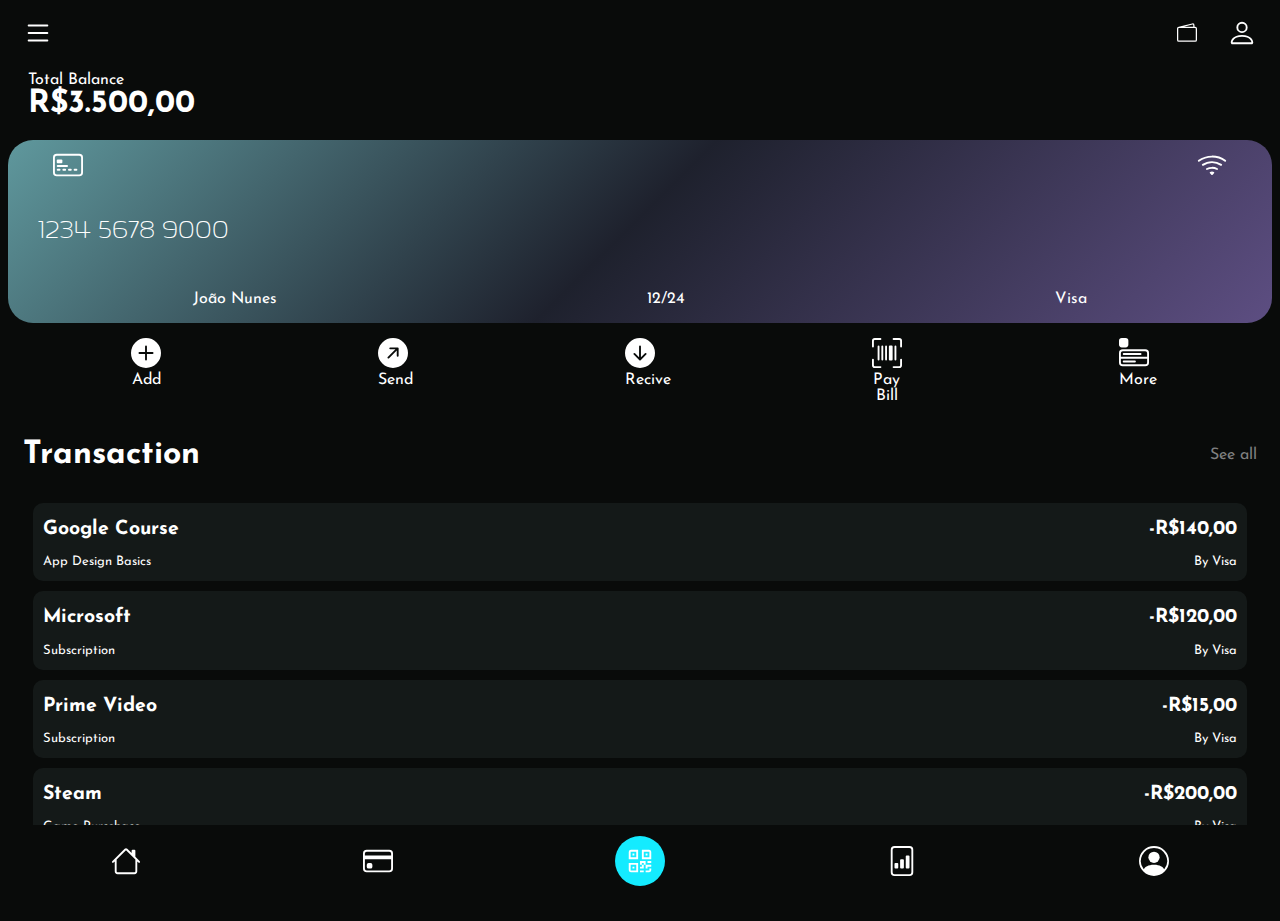
==== index.html @ 9195dcca "app 1.0" ====
<!DOCTYPE html>
<html lang="en">
  <head>
    <meta charset="UTF-8" />
    <meta http-equiv="X-UA-Compatible" content="IE=edge" />
    <meta name="viewport" content="width=device-width, initial-scale=1.0" />
    <link rel="stylesheet" href="style.css" />
    <style>
      @import url("https://fonts.googleapis.com/css2?family=Gruppo&family=Josefin+Sans:wght@400;700&display=swap");
    </style>
    <title>Digital Bank</title>
  </head>
  <body>
    <div class="navbar">
      <div class="left-menu">
        <div class="menu-item">
          <div id="menuBar">
            <svg
              xmlns="http://www.w3.org/2000/svg"
              fill="currentColor"
              class="bi bi-list"
              viewBox="0 0 16 16"
            >
              <path
                fill-rule="evenodd"
                d="M2.5 12a.5.5 0 0 1 .5-.5h10a.5.5 0 0 1 0 1H3a.5.5 0 0 1-.5-.5zm0-4a.5.5 0 0 1 .5-.5h10a.5.5 0 0 1 0 1H3a.5.5 0 0 1-.5-.5zm0-4a.5.5 0 0 1 .5-.5h10a.5.5 0 0 1 0 1H3a.5.5 0 0 1-.5-.5z"
              />
            </svg>
          </div>
        </div>
      </div>
      <div class="right-menu">
        <div class="menu-item">
          <div id="wallet">
            <svg
              xmlns="http://www.w3.org/2000/svg"
              style="width: 20px"
              fill="currentColor"
              class="bi bi-wallet2"
              viewBox="0 0 16 16"
            >
              <path
                d="M12.136.326A1.5 1.5 0 0 1 14 1.78V3h.5A1.5 1.5 0 0 1 16 4.5v9a1.5 1.5 0 0 1-1.5 1.5h-13A1.5 1.5 0 0 1 0 13.5v-9a1.5 1.5 0 0 1 1.432-1.499L12.136.326zM5.562 3H13V1.78a.5.5 0 0 0-.621-.484L5.562 3zM1.5 4a.5.5 0 0 0-.5.5v9a.5.5 0 0 0 .5.5h13a.5.5 0 0 0 .5-.5v-9a.5.5 0 0 0-.5-.5h-13z"
              />
            </svg>
          </div>
        </div>
        <div class="menu-item">
          <div id="profilePhoto">
            <svg
              xmlns="http://www.w3.org/2000/svg"
              fill="currentColor"
              class="bi bi-person"
              viewBox="0 0 16 16"
            >
              <path
                d="M8 8a3 3 0 1 0 0-6 3 3 0 0 0 0 6Zm2-3a2 2 0 1 1-4 0 2 2 0 0 1 4 0Zm4 8c0 1-1 1-1 1H3s-1 0-1-1 1-4 6-4 6 3 6 4Zm-1-.004c-.001-.246-.154-.986-.832-1.664C11.516 10.68 10.289 10 8 10c-2.29 0-3.516.68-4.168 1.332-.678.678-.83 1.418-.832 1.664h10Z"
              />
            </svg>
          </div>
        </div>
      </div>
    </div>

    <div class="container">
      <div class="balance">
        <p>Total Balance</p>
        <p id="accBalance">R$3.500,00</p>
      </div>

      <div class="credit-card">
        <div class="cc-preview">
          <div
            class="cc-item"
            style="justify-content: space-between; margin: 0px 30px 0px 30px"
          >
            <svg
              xmlns="http://www.w3.org/2000/svg"
              width="30"
              height="30"
              fill="currentColor"
              class="bi bi-credit-card-2-front"
              viewBox="0 0 16 16"
            >
              <path
                d="M14 3a1 1 0 0 1 1 1v8a1 1 0 0 1-1 1H2a1 1 0 0 1-1-1V4a1 1 0 0 1 1-1h12zM2 2a2 2 0 0 0-2 2v8a2 2 0 0 0 2 2h12a2 2 0 0 0 2-2V4a2 2 0 0 0-2-2H2z"
              />
              <path
                d="M2 5.5a.5.5 0 0 1 .5-.5h2a.5.5 0 0 1 .5.5v1a.5.5 0 0 1-.5.5h-2a.5.5 0 0 1-.5-.5v-1zm0 3a.5.5 0 0 1 .5-.5h5a.5.5 0 0 1 0 1h-5a.5.5 0 0 1-.5-.5zm0 2a.5.5 0 0 1 .5-.5h1a.5.5 0 0 1 0 1h-1a.5.5 0 0 1-.5-.5zm3 0a.5.5 0 0 1 .5-.5h1a.5.5 0 0 1 0 1h-1a.5.5 0 0 1-.5-.5zm3 0a.5.5 0 0 1 .5-.5h1a.5.5 0 0 1 0 1h-1a.5.5 0 0 1-.5-.5zm3 0a.5.5 0 0 1 .5-.5h1a.5.5 0 0 1 0 1h-1a.5.5 0 0 1-.5-.5z"
              />
            </svg>
            <svg
              xmlns="http://www.w3.org/2000/svg"
              width="30"
              height="30"
              fill="currentColor"
              class="bi bi-wifi"
              viewBox="0 0 16 16"
            >
              <path
                d="M15.384 6.115a.485.485 0 0 0-.047-.736A12.444 12.444 0 0 0 8 3C5.259 3 2.723 3.882.663 5.379a.485.485 0 0 0-.048.736.518.518 0 0 0 .668.05A11.448 11.448 0 0 1 8 4c2.507 0 4.827.802 6.716 2.164.205.148.49.13.668-.049z"
              />
              <path
                d="M13.229 8.271a.482.482 0 0 0-.063-.745A9.455 9.455 0 0 0 8 6c-1.905 0-3.68.56-5.166 1.526a.48.48 0 0 0-.063.745.525.525 0 0 0 .652.065A8.46 8.46 0 0 1 8 7a8.46 8.46 0 0 1 4.576 1.336c.206.132.48.108.653-.065zm-2.183 2.183c.226-.226.185-.605-.1-.75A6.473 6.473 0 0 0 8 9c-1.06 0-2.062.254-2.946.704-.285.145-.326.524-.1.75l.015.015c.16.16.407.19.611.09A5.478 5.478 0 0 1 8 10c.868 0 1.69.201 2.42.56.203.1.45.07.61-.091l.016-.015zM9.06 12.44c.196-.196.198-.52-.04-.66A1.99 1.99 0 0 0 8 11.5a1.99 1.99 0 0 0-1.02.28c-.238.14-.236.464-.04.66l.706.706a.5.5 0 0 0 .707 0l.707-.707z"
              />
            </svg>
          </div>
          <div class="cc-item" style="justify-content: start">
            <p id="ccNumber">1234 5678 9000</p>
          </div>
          <div class="cc-item">
            <p id="userName">João Nunes</p>
            <p id="ccValidate">12/24</p>
            <p id="ccFlag">Visa</p>
          </div>
        </div>
      </div>

      <div class="user-options">
        <div class="up-item">
          <svg
            xmlns="http://www.w3.org/2000/svg"
            fill="currentColor"
            class="bi bi-plus-circle-fill"
            viewBox="0 0 16 16"
          >
            <path
              d="M16 8A8 8 0 1 1 0 8a8 8 0 0 1 16 0zM8.5 4.5a.5.5 0 0 0-1 0v3h-3a.5.5 0 0 0 0 1h3v3a.5.5 0 0 0 1 0v-3h3a.5.5 0 0 0 0-1h-3v-3z"
            />
          </svg>
          <p>Add</p>
        </div>
        <div class="up-item">
          <svg
            xmlns="http://www.w3.org/2000/svg"
            fill="currentColor"
            class="bi bi-arrow-up-right-circle-fill"
            viewBox="0 0 16 16"
          >
            <path
              d="M0 8a8 8 0 1 0 16 0A8 8 0 0 0 0 8zm5.904 2.803a.5.5 0 1 1-.707-.707L9.293 6H6.525a.5.5 0 1 1 0-1H10.5a.5.5 0 0 1 .5.5v3.975a.5.5 0 0 1-1 0V6.707l-4.096 4.096z"
            />
          </svg>
          <p>Send</p>
        </div>
        <div class="up-item">
          <svg
            xmlns="http://www.w3.org/2000/svg"
            fill="currentColor"
            class="bi bi-arrow-down-circle-fill"
            viewBox="0 0 16 16"
          >
            <path
              d="M16 8A8 8 0 1 1 0 8a8 8 0 0 1 16 0zM8.5 4.5a.5.5 0 0 0-1 0v5.793L5.354 8.146a.5.5 0 1 0-.708.708l3 3a.5.5 0 0 0 .708 0l3-3a.5.5 0 0 0-.708-.708L8.5 10.293V4.5z"
            />
          </svg>
          <p>Recive</p>
        </div>
        <div class="up-item">
          <svg
            xmlns="http://www.w3.org/2000/svg"
            fill="currentColor"
            class="bi bi-upc-scan"
            viewBox="0 0 16 16"
          >
            <path
              d="M1.5 1a.5.5 0 0 0-.5.5v3a.5.5 0 0 1-1 0v-3A1.5 1.5 0 0 1 1.5 0h3a.5.5 0 0 1 0 1h-3zM11 .5a.5.5 0 0 1 .5-.5h3A1.5 1.5 0 0 1 16 1.5v3a.5.5 0 0 1-1 0v-3a.5.5 0 0 0-.5-.5h-3a.5.5 0 0 1-.5-.5zM.5 11a.5.5 0 0 1 .5.5v3a.5.5 0 0 0 .5.5h3a.5.5 0 0 1 0 1h-3A1.5 1.5 0 0 1 0 14.5v-3a.5.5 0 0 1 .5-.5zm15 0a.5.5 0 0 1 .5.5v3a1.5 1.5 0 0 1-1.5 1.5h-3a.5.5 0 0 1 0-1h3a.5.5 0 0 0 .5-.5v-3a.5.5 0 0 1 .5-.5zM3 4.5a.5.5 0 0 1 1 0v7a.5.5 0 0 1-1 0v-7zm2 0a.5.5 0 0 1 1 0v7a.5.5 0 0 1-1 0v-7zm2 0a.5.5 0 0 1 1 0v7a.5.5 0 0 1-1 0v-7zm2 0a.5.5 0 0 1 .5-.5h1a.5.5 0 0 1 .5.5v7a.5.5 0 0 1-.5.5h-1a.5.5 0 0 1-.5-.5v-7zm3 0a.5.5 0 0 1 1 0v7a.5.5 0 0 1-1 0v-7z"
            />
          </svg>
          <p>Pay Bill</p>
        </div>
        <div class="up-item">
          <svg
            xmlns="http://www.w3.org/2000/svg"
            fill="currentColor"
            class="bi bi-menu-app-fill"
            viewBox="0 0 16 16"
          >
            <path
              d="M0 1.5A1.5 1.5 0 0 1 1.5 0h2A1.5 1.5 0 0 1 5 1.5v2A1.5 1.5 0 0 1 3.5 5h-2A1.5 1.5 0 0 1 0 3.5v-2zM0 8a2 2 0 0 1 2-2h12a2 2 0 0 1 2 2v5a2 2 0 0 1-2 2H2a2 2 0 0 1-2-2V8zm1 3v2a1 1 0 0 0 1 1h12a1 1 0 0 0 1-1v-2H1zm14-1V8a1 1 0 0 0-1-1H2a1 1 0 0 0-1 1v2h14zM2 8.5a.5.5 0 0 1 .5-.5h9a.5.5 0 0 1 0 1h-9a.5.5 0 0 1-.5-.5zm0 4a.5.5 0 0 1 .5-.5h6a.5.5 0 0 1 0 1h-6a.5.5 0 0 1-.5-.5z"
            />
          </svg>
          <p>More</p>
        </div>
      </div>

      <div class="transaction">
        <div class="tr-title">
          <div class="tr-options">
            <h1>Transaction</h1>
          </div>
          <div class="tr-options">
            <a href="seeAll/" id="trSeeAll">See all</a>
          </div>
        </div>

        <!-- Transações -->
        <div class="tr-list">
          <div class="tr-item">
              <div class="tr-desc">
                <h2>Google Course</h2>
                <p>App Design Basics</p>
              </div>
              <div class="tr-info">
                <h2>-R$140,00</h2>
                <p>By Visa</p>
              </div>
          </div>
          <div class="tr-item">
              <div class="tr-desc">
                <h2>Microsoft</h2>
                <p>Subscription</p>
              </div>
              <div class="tr-info">
                <h2>-R$120,00</h2>
                <p>By Visa</p>
              </div>
          </div>
          <div class="tr-item">
              <div class="tr-desc">
                <h2>Prime Video</h2>
                <p>Subscription</p>
              </div>
              <div class="tr-info">
                <h2>-R$15,00</h2>
                <p>By Visa</p>
              </div>
          </div>
          <div class="tr-item">
              <div class="tr-desc">
                <h2>Steam</h2>
                <p>Game Purschase</p>
              </div>
              <div class="tr-info">
                <h2>-R$200,00</h2>
                <p>By Visa</p>
              </div>
          </div>
        </div>
      </div>

      <div class="footer-options">
        <div class="footer-item">
            <svg xmlns="http://www.w3.org/2000/svg" fill="currentColor" class="bi bi-house" viewBox="0 0 16 16">
                <path d="M8.707 1.5a1 1 0 0 0-1.414 0L.646 8.146a.5.5 0 0 0 .708.708L2 8.207V13.5A1.5 1.5 0 0 0 3.5 15h9a1.5 1.5 0 0 0 1.5-1.5V8.207l.646.647a.5.5 0 0 0 .708-.708L13 5.793V2.5a.5.5 0 0 0-.5-.5h-1a.5.5 0 0 0-.5.5v1.293L8.707 1.5ZM13 7.207V13.5a.5.5 0 0 1-.5.5h-9a.5.5 0 0 1-.5-.5V7.207l5-5 5 5Z"/>
            </svg>
        </div>
        <div class="footer-item">
            <svg xmlns="http://www.w3.org/2000/svg" fill="currentColor" class="bi bi-credit-card" viewBox="0 0 16 16">
                <path d="M0 4a2 2 0 0 1 2-2h12a2 2 0 0 1 2 2v8a2 2 0 0 1-2 2H2a2 2 0 0 1-2-2V4zm2-1a1 1 0 0 0-1 1v1h14V4a1 1 0 0 0-1-1H2zm13 4H1v5a1 1 0 0 0 1 1h12a1 1 0 0 0 1-1V7z"/>
                <path d="M2 10a1 1 0 0 1 1-1h1a1 1 0 0 1 1 1v1a1 1 0 0 1-1 1H3a1 1 0 0 1-1-1v-1z"/>
            </svg>
        </div>
        <div id="qrCode" class="footer-item">
            <svg xmlns="http://www.w3.org/2000/svg" fill="currentColor" class="bi bi-qr-code-scan" viewBox="0 0 16 16">
                <path d="M0 .5A.5.5 0 0 1 .5 0h3a.5.5 0 0 1 0 1H1v2.5a.5.5 0 0 1-1 0v-3Zm12 0a.5.5 0 0 1 .5-.5h3a.5.5 0 0 1 .5.5v3a.5.5 0 0 1-1 0V1h-2.5a.5.5 0 0 1-.5-.5ZM.5 12a.5.5 0 0 1 .5.5V15h2.5a.5.5 0 0 1 0 1h-3a.5.5 0 0 1-.5-.5v-3a.5.5 0 0 1 .5-.5Zm15 0a.5.5 0 0 1 .5.5v3a.5.5 0 0 1-.5.5h-3a.5.5 0 0 1 0-1H15v-2.5a.5.5 0 0 1 .5-.5ZM4 4h1v1H4V4Z"/>
                <path d="M7 2H2v5h5V2ZM3 3h3v3H3V3Zm2 8H4v1h1v-1Z"/>
                <path d="M7 9H2v5h5V9Zm-4 1h3v3H3v-3Zm8-6h1v1h-1V4Z"/>
                <path d="M9 2h5v5H9V2Zm1 1v3h3V3h-3ZM8 8v2h1v1H8v1h2v-2h1v2h1v-1h2v-1h-3V8H8Zm2 2H9V9h1v1Zm4 2h-1v1h-2v1h3v-2Zm-4 2v-1H8v1h2Z"/>
                <path d="M12 9h2V8h-2v1Z"/>
            </svg>
        </div>
        <div class="footer-item">
            <svg xmlns="http://www.w3.org/2000/svg" fill="currentColor" class="bi bi-file-bar-graph" viewBox="0 0 16 16">
                <path d="M4.5 12a.5.5 0 0 1-.5-.5v-2a.5.5 0 0 1 .5-.5h1a.5.5 0 0 1 .5.5v2a.5.5 0 0 1-.5.5h-1zm3 0a.5.5 0 0 1-.5-.5v-4a.5.5 0 0 1 .5-.5h1a.5.5 0 0 1 .5.5v4a.5.5 0 0 1-.5.5h-1zm3 0a.5.5 0 0 1-.5-.5v-6a.5.5 0 0 1 .5-.5h1a.5.5 0 0 1 .5.5v6a.5.5 0 0 1-.5.5h-1z"/>
                <path d="M4 0a2 2 0 0 0-2 2v12a2 2 0 0 0 2 2h8a2 2 0 0 0 2-2V2a2 2 0 0 0-2-2H4zm0 1h8a1 1 0 0 1 1 1v12a1 1 0 0 1-1 1H4a1 1 0 0 1-1-1V2a1 1 0 0 1 1-1z"/>
            </svg>
        </div>
        <div class="footer-item">
            <svg xmlns="http://www.w3.org/2000/svg" fill="currentColor" class="bi bi-person-circle" viewBox="0 0 16 16">
                <path d="M11 6a3 3 0 1 1-6 0 3 3 0 0 1 6 0z"/>
                <path fill-rule="evenodd" d="M0 8a8 8 0 1 1 16 0A8 8 0 0 1 0 8zm8-7a7 7 0 0 0-5.468 11.37C3.242 11.226 4.805 10 8 10s4.757 1.225 5.468 2.37A7 7 0 0 0 8 1z"/>
            </svg>
        </div>
      </div>
    </div>
  </body>
</html>
---- style.css ----
* {
  font-family: "Josefin Sans", sans-serif;
}

body {
  color: white;
  background-color: #090b0a;
}

a {
  text-decoration: none;
  color: white;

}

.navbar {
  display: flex;
  justify-content: center;
}

.left-menu {
  width: 100;
}

.right-menu {
  width: 100%;
  display: flex;
  justify-content: end;
}

.menu-item {
  margin: 0px 15px 0px 15px;
}

.menu-item svg {
  margin-top: 10px;
  width: 30px;
  height: 30px;
}

#accBalance {
  font-size: xx-large;
  font-weight: 700;
}

.balance {
  margin: 20px;
}

.balance p {
  margin: 0;
}

.credit-card {
  background: rgb(95, 152, 157);
  background: linear-gradient(
    135deg,
    rgba(95, 152, 157, 1) 0%,
    rgba(30, 33, 45, 1) 49%,
    rgba(93, 78, 130, 1) 100%
  );
  border-radius: 25px;
}

#ccNumber {
  margin-left: 30px;
  font-family: "Gruppo", cursive;
  font-size: xx-large;
}

.cc-item {
  display: flex;
  justify-content: space-around;
}

.cc-item svg {
  margin-top: 10px;
  margin-left: 15px;
  margin-right: 15px;
}

.up-item {
  width: 30px;
  height: 30px;
}

.up-item:hover {
  color: #14EBFF;
}

.user-options {
  display: flex;
  justify-content: space-around;
  margin: 15px;
}

.user-options p {
  font-size: medium;
  margin: 0;
}

.up-item {
  text-align: center;
}

.transaction {
    margin: 50px 0px 75px 0px;
}



.tr-title {
  display: flex;
  justify-content: space-between;
}

.tr-options {
  margin: auto;
  margin-left: 15px;
  margin-right: 15px;
}

#trSeeAll {
  color: grey;
}

.tr-item {
  font-size: small;
  display: flex;
  justify-content: space-between;
  list-style: none;
  margin: 10px 25px 10px 25px;
  padding: 0px 10px 0px 10px;
  border-radius: 10px;
  background-color: #141918;
}

.tr-info {
    text-align: end;
}

.footer-options {
  position: fixed;
  display: flex;
  justify-content: space-around;
  left: 0;
  bottom: 0;
  width: 100%;
  height: 75px;
  background-color: #090b0a;
  color: white;
  text-align: center;
}

.footer-item {
    margin: auto;
}

.footer-item svg {
    width: 30px;
    height: 30px;
}

.total-inout {
  display: flex;
  justify-content: center;
}

.inout-item {
  display: flex;
  justify-content: space-between;
  margin: 5px;
  background-color: #141918;
  padding: 0px 10px 0px 10px;
  border-radius: 20px;
  width: 200px;
}

.inout-item svg {
  width: 40px;
  height: 40px;
  margin: auto;
}

.inout-info {
  font-size: small;
}

#back svg {
  background-color: #141918;
  border-radius: 50%;
}

#qrCode svg {
  background-color: #14EBFF;
  padding: 10px;
  border-radius: 50%;
}
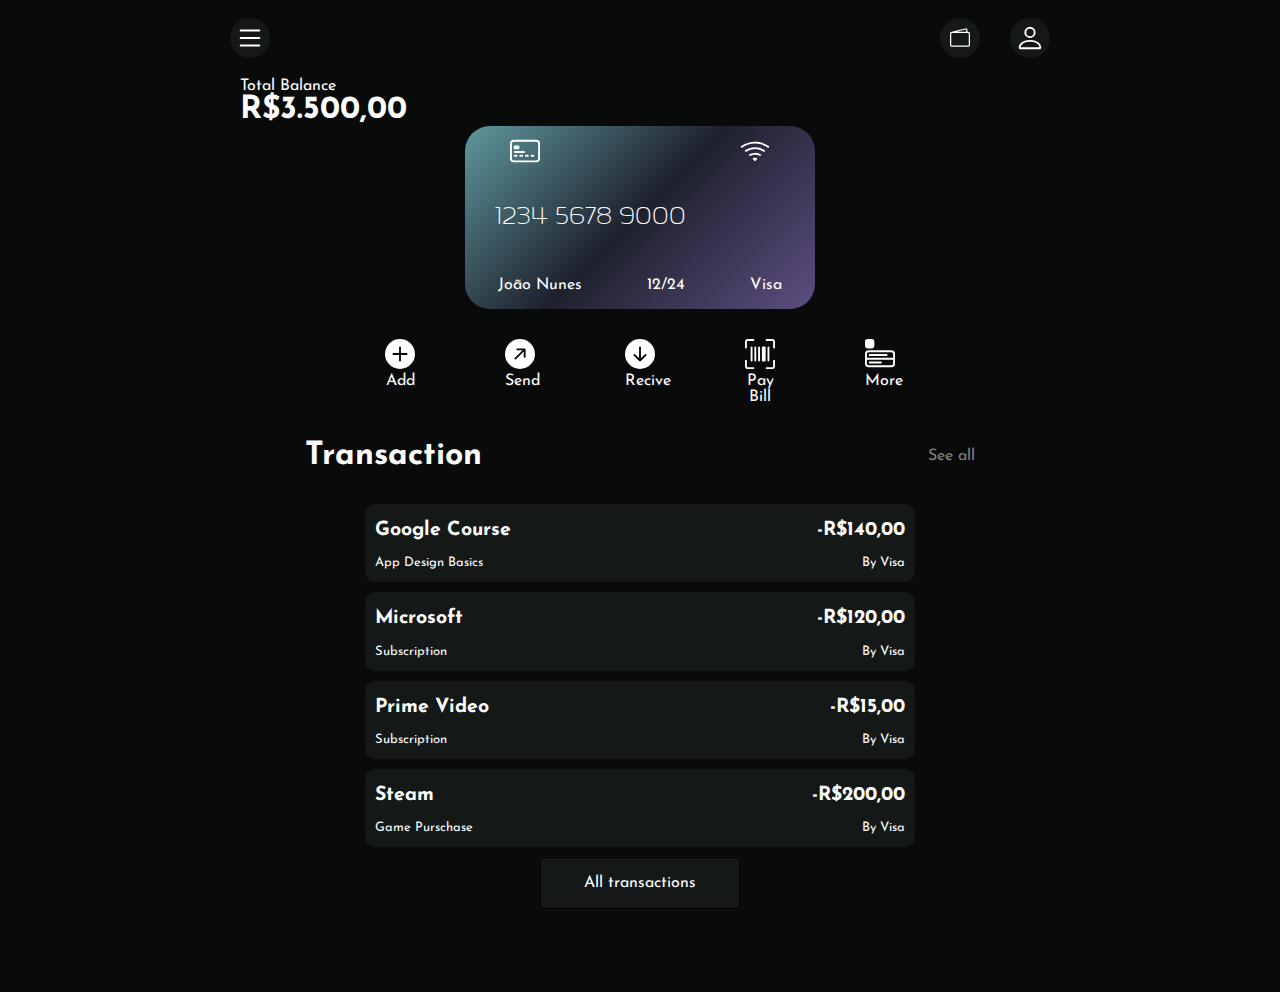
==== commit 99d31022: "desktop responsive" ====
--- a/index.html
+++ b/index.html
@@ -190,87 +190,133 @@
             <h1>Transaction</h1>
           </div>
           <div class="tr-options">
-            <a href="seeAll/" id="trSeeAll">See all</a>
+            <a href="transactions/" id="trSeeAll">See all</a>
           </div>
         </div>
 
         <!-- Transações -->
         <div class="tr-list">
           <div class="tr-item">
-              <div class="tr-desc">
-                <h2>Google Course</h2>
-                <p>App Design Basics</p>
-              </div>
-              <div class="tr-info">
-                <h2>-R$140,00</h2>
-                <p>By Visa</p>
-              </div>
+            <div class="tr-desc">
+              <h2>Google Course</h2>
+              <p>App Design Basics</p>
+            </div>
+            <div class="tr-info">
+              <h2>-R$140,00</h2>
+              <p>By Visa</p>
+            </div>
           </div>
           <div class="tr-item">
-              <div class="tr-desc">
-                <h2>Microsoft</h2>
-                <p>Subscription</p>
-              </div>
-              <div class="tr-info">
-                <h2>-R$120,00</h2>
-                <p>By Visa</p>
-              </div>
+            <div class="tr-desc">
+              <h2>Microsoft</h2>
+              <p>Subscription</p>
+            </div>
+            <div class="tr-info">
+              <h2>-R$120,00</h2>
+              <p>By Visa</p>
+            </div>
           </div>
           <div class="tr-item">
-              <div class="tr-desc">
-                <h2>Prime Video</h2>
-                <p>Subscription</p>
-              </div>
-              <div class="tr-info">
-                <h2>-R$15,00</h2>
-                <p>By Visa</p>
-              </div>
+            <div class="tr-desc">
+              <h2>Prime Video</h2>
+              <p>Subscription</p>
+            </div>
+            <div class="tr-info">
+              <h2>-R$15,00</h2>
+              <p>By Visa</p>
+            </div>
           </div>
           <div class="tr-item">
-              <div class="tr-desc">
-                <h2>Steam</h2>
-                <p>Game Purschase</p>
-              </div>
-              <div class="tr-info">
-                <h2>-R$200,00</h2>
-                <p>By Visa</p>
-              </div>
-          </div>
-        </div>
+            <div class="tr-desc">
+              <h2>Steam</h2>
+              <p>Game Purschase</p>
+            </div>
+            <div class="tr-info">
+              <h2>-R$200,00</h2>
+              <p>By Visa</p>
+            </div>
+          </div>
+        </div>
+      </div>
+
+      <div class="tr-all">
+        <a href="/transactions/"><div class="tr-more"><p>All transactions</p></div></a>
       </div>
 
       <div class="footer-options">
         <div class="footer-item">
-            <svg xmlns="http://www.w3.org/2000/svg" fill="currentColor" class="bi bi-house" viewBox="0 0 16 16">
-                <path d="M8.707 1.5a1 1 0 0 0-1.414 0L.646 8.146a.5.5 0 0 0 .708.708L2 8.207V13.5A1.5 1.5 0 0 0 3.5 15h9a1.5 1.5 0 0 0 1.5-1.5V8.207l.646.647a.5.5 0 0 0 .708-.708L13 5.793V2.5a.5.5 0 0 0-.5-.5h-1a.5.5 0 0 0-.5.5v1.293L8.707 1.5ZM13 7.207V13.5a.5.5 0 0 1-.5.5h-9a.5.5 0 0 1-.5-.5V7.207l5-5 5 5Z"/>
-            </svg>
+          <svg
+            xmlns="http://www.w3.org/2000/svg"
+            fill="currentColor"
+            class="bi bi-house"
+            viewBox="0 0 16 16"
+          >
+            <path
+              d="M8.707 1.5a1 1 0 0 0-1.414 0L.646 8.146a.5.5 0 0 0 .708.708L2 8.207V13.5A1.5 1.5 0 0 0 3.5 15h9a1.5 1.5 0 0 0 1.5-1.5V8.207l.646.647a.5.5 0 0 0 .708-.708L13 5.793V2.5a.5.5 0 0 0-.5-.5h-1a.5.5 0 0 0-.5.5v1.293L8.707 1.5ZM13 7.207V13.5a.5.5 0 0 1-.5.5h-9a.5.5 0 0 1-.5-.5V7.207l5-5 5 5Z"
+            />
+          </svg>
         </div>
         <div class="footer-item">
-            <svg xmlns="http://www.w3.org/2000/svg" fill="currentColor" class="bi bi-credit-card" viewBox="0 0 16 16">
-                <path d="M0 4a2 2 0 0 1 2-2h12a2 2 0 0 1 2 2v8a2 2 0 0 1-2 2H2a2 2 0 0 1-2-2V4zm2-1a1 1 0 0 0-1 1v1h14V4a1 1 0 0 0-1-1H2zm13 4H1v5a1 1 0 0 0 1 1h12a1 1 0 0 0 1-1V7z"/>
-                <path d="M2 10a1 1 0 0 1 1-1h1a1 1 0 0 1 1 1v1a1 1 0 0 1-1 1H3a1 1 0 0 1-1-1v-1z"/>
-            </svg>
+          <svg
+            xmlns="http://www.w3.org/2000/svg"
+            fill="currentColor"
+            class="bi bi-credit-card"
+            viewBox="0 0 16 16"
+          >
+            <path
+              d="M0 4a2 2 0 0 1 2-2h12a2 2 0 0 1 2 2v8a2 2 0 0 1-2 2H2a2 2 0 0 1-2-2V4zm2-1a1 1 0 0 0-1 1v1h14V4a1 1 0 0 0-1-1H2zm13 4H1v5a1 1 0 0 0 1 1h12a1 1 0 0 0 1-1V7z"
+            />
+            <path
+              d="M2 10a1 1 0 0 1 1-1h1a1 1 0 0 1 1 1v1a1 1 0 0 1-1 1H3a1 1 0 0 1-1-1v-1z"
+            />
+          </svg>
         </div>
         <div id="qrCode" class="footer-item">
-            <svg xmlns="http://www.w3.org/2000/svg" fill="currentColor" class="bi bi-qr-code-scan" viewBox="0 0 16 16">
-                <path d="M0 .5A.5.5 0 0 1 .5 0h3a.5.5 0 0 1 0 1H1v2.5a.5.5 0 0 1-1 0v-3Zm12 0a.5.5 0 0 1 .5-.5h3a.5.5 0 0 1 .5.5v3a.5.5 0 0 1-1 0V1h-2.5a.5.5 0 0 1-.5-.5ZM.5 12a.5.5 0 0 1 .5.5V15h2.5a.5.5 0 0 1 0 1h-3a.5.5 0 0 1-.5-.5v-3a.5.5 0 0 1 .5-.5Zm15 0a.5.5 0 0 1 .5.5v3a.5.5 0 0 1-.5.5h-3a.5.5 0 0 1 0-1H15v-2.5a.5.5 0 0 1 .5-.5ZM4 4h1v1H4V4Z"/>
-                <path d="M7 2H2v5h5V2ZM3 3h3v3H3V3Zm2 8H4v1h1v-1Z"/>
-                <path d="M7 9H2v5h5V9Zm-4 1h3v3H3v-3Zm8-6h1v1h-1V4Z"/>
-                <path d="M9 2h5v5H9V2Zm1 1v3h3V3h-3ZM8 8v2h1v1H8v1h2v-2h1v2h1v-1h2v-1h-3V8H8Zm2 2H9V9h1v1Zm4 2h-1v1h-2v1h3v-2Zm-4 2v-1H8v1h2Z"/>
-                <path d="M12 9h2V8h-2v1Z"/>
-            </svg>
+          <svg
+            xmlns="http://www.w3.org/2000/svg"
+            fill="currentColor"
+            class="bi bi-qr-code-scan"
+            viewBox="0 0 16 16"
+          >
+            <path
+              d="M0 .5A.5.5 0 0 1 .5 0h3a.5.5 0 0 1 0 1H1v2.5a.5.5 0 0 1-1 0v-3Zm12 0a.5.5 0 0 1 .5-.5h3a.5.5 0 0 1 .5.5v3a.5.5 0 0 1-1 0V1h-2.5a.5.5 0 0 1-.5-.5ZM.5 12a.5.5 0 0 1 .5.5V15h2.5a.5.5 0 0 1 0 1h-3a.5.5 0 0 1-.5-.5v-3a.5.5 0 0 1 .5-.5Zm15 0a.5.5 0 0 1 .5.5v3a.5.5 0 0 1-.5.5h-3a.5.5 0 0 1 0-1H15v-2.5a.5.5 0 0 1 .5-.5ZM4 4h1v1H4V4Z"
+            />
+            <path d="M7 2H2v5h5V2ZM3 3h3v3H3V3Zm2 8H4v1h1v-1Z" />
+            <path d="M7 9H2v5h5V9Zm-4 1h3v3H3v-3Zm8-6h1v1h-1V4Z" />
+            <path
+              d="M9 2h5v5H9V2Zm1 1v3h3V3h-3ZM8 8v2h1v1H8v1h2v-2h1v2h1v-1h2v-1h-3V8H8Zm2 2H9V9h1v1Zm4 2h-1v1h-2v1h3v-2Zm-4 2v-1H8v1h2Z"
+            />
+            <path d="M12 9h2V8h-2v1Z" />
+          </svg>
         </div>
         <div class="footer-item">
-            <svg xmlns="http://www.w3.org/2000/svg" fill="currentColor" class="bi bi-file-bar-graph" viewBox="0 0 16 16">
-                <path d="M4.5 12a.5.5 0 0 1-.5-.5v-2a.5.5 0 0 1 .5-.5h1a.5.5 0 0 1 .5.5v2a.5.5 0 0 1-.5.5h-1zm3 0a.5.5 0 0 1-.5-.5v-4a.5.5 0 0 1 .5-.5h1a.5.5 0 0 1 .5.5v4a.5.5 0 0 1-.5.5h-1zm3 0a.5.5 0 0 1-.5-.5v-6a.5.5 0 0 1 .5-.5h1a.5.5 0 0 1 .5.5v6a.5.5 0 0 1-.5.5h-1z"/>
-                <path d="M4 0a2 2 0 0 0-2 2v12a2 2 0 0 0 2 2h8a2 2 0 0 0 2-2V2a2 2 0 0 0-2-2H4zm0 1h8a1 1 0 0 1 1 1v12a1 1 0 0 1-1 1H4a1 1 0 0 1-1-1V2a1 1 0 0 1 1-1z"/>
-            </svg>
+          <svg
+            xmlns="http://www.w3.org/2000/svg"
+            fill="currentColor"
+            class="bi bi-file-bar-graph"
+            viewBox="0 0 16 16"
+          >
+            <path
+              d="M4.5 12a.5.5 0 0 1-.5-.5v-2a.5.5 0 0 1 .5-.5h1a.5.5 0 0 1 .5.5v2a.5.5 0 0 1-.5.5h-1zm3 0a.5.5 0 0 1-.5-.5v-4a.5.5 0 0 1 .5-.5h1a.5.5 0 0 1 .5.5v4a.5.5 0 0 1-.5.5h-1zm3 0a.5.5 0 0 1-.5-.5v-6a.5.5 0 0 1 .5-.5h1a.5.5 0 0 1 .5.5v6a.5.5 0 0 1-.5.5h-1z"
+            />
+            <path
+              d="M4 0a2 2 0 0 0-2 2v12a2 2 0 0 0 2 2h8a2 2 0 0 0 2-2V2a2 2 0 0 0-2-2H4zm0 1h8a1 1 0 0 1 1 1v12a1 1 0 0 1-1 1H4a1 1 0 0 1-1-1V2a1 1 0 0 1 1-1z"
+            />
+          </svg>
         </div>
         <div class="footer-item">
-            <svg xmlns="http://www.w3.org/2000/svg" fill="currentColor" class="bi bi-person-circle" viewBox="0 0 16 16">
-                <path d="M11 6a3 3 0 1 1-6 0 3 3 0 0 1 6 0z"/>
-                <path fill-rule="evenodd" d="M0 8a8 8 0 1 1 16 0A8 8 0 0 1 0 8zm8-7a7 7 0 0 0-5.468 11.37C3.242 11.226 4.805 10 8 10s4.757 1.225 5.468 2.37A7 7 0 0 0 8 1z"/>
-            </svg>
+          <svg
+            xmlns="http://www.w3.org/2000/svg"
+            fill="currentColor"
+            class="bi bi-person-circle"
+            viewBox="0 0 16 16"
+          >
+            <path d="M11 6a3 3 0 1 1-6 0 3 3 0 0 1 6 0z" />
+            <path
+              fill-rule="evenodd"
+              d="M0 8a8 8 0 1 1 16 0A8 8 0 0 1 0 8zm8-7a7 7 0 0 0-5.468 11.37C3.242 11.226 4.805 10 8 10s4.757 1.225 5.468 2.37A7 7 0 0 0 8 1z"
+            />
+          </svg>
         </div>
       </div>
     </div>
--- a/style.css
+++ b/style.css
@@ -16,6 +16,8 @@
 .navbar {
   display: flex;
   justify-content: center;
+  max-width: 850px;
+  margin: auto;
 }
 
 .left-menu {
@@ -29,13 +31,24 @@
 }
 
 .menu-item {
-  margin: 0px 15px 0px 15px;
+  margin: 10px 15px 0px 15px;
+  display: flex;
+  justify-content: center;
 }
 
 .menu-item svg {
-  margin-top: 10px;
+  margin: auto;
   width: 30px;
   height: 30px;
+}
+
+#menuBar, #wallet, #profilePhoto {
+  display: flex;
+  justify-content: center;
+  background-color: #141918;
+  width: 40px;
+  height: 40px;
+  border-radius: 50%;
 }
 
 #accBalance {
@@ -44,7 +57,9 @@
 }
 
 .balance {
-  margin: 20px;
+  margin: auto;
+  margin-top: 20px;
+  max-width: 800px;
 }
 
 .balance p {
@@ -60,6 +75,8 @@
     rgba(93, 78, 130, 1) 100%
   );
   border-radius: 25px;
+  max-width: 350px;
+  margin: auto;
 }
 
 #ccNumber {
@@ -91,7 +108,9 @@
 .user-options {
   display: flex;
   justify-content: space-around;
-  margin: 15px;
+  max-width: 600px;
+  margin: auto;
+  margin-top: 30px;
 }
 
 .user-options p {
@@ -104,14 +123,14 @@
 }
 
 .transaction {
-    margin: 50px 0px 75px 0px;
-}
-
-
+    margin: 50px 0px 10px 0px;
+}
 
 .tr-title {
   display: flex;
   justify-content: space-between;
+  max-width: 700px;
+  margin: auto;
 }
 
 .tr-options {
@@ -122,6 +141,11 @@
 
 #trSeeAll {
   color: grey;
+}
+
+.tr-list {
+  max-width: 600px;
+  margin: auto;
 }
 
 .tr-item {
@@ -173,7 +197,7 @@
   background-color: #141918;
   padding: 0px 10px 0px 10px;
   border-radius: 20px;
-  width: 200px;
+  width: 150px;
 }
 
 .inout-item svg {
@@ -187,6 +211,8 @@
 }
 
 #back svg {
+  width: 40px;
+  height: 40px;
   background-color: #141918;
   border-radius: 50%;
 }
@@ -195,4 +221,31 @@
   background-color: #14EBFF;
   padding: 10px;
   border-radius: 50%;
+}
+
+.tr-all {
+  width: 200px;
+  height: 50px;
+  margin: auto;
+  margin-bottom: 85px;
+}
+
+.tr-more {
+  display: flex;
+  justify-content: center;
+  background-color: #141918;
+  border: 1px solid black;
+  box-shadow: 0px 0px 5px #141918;
+  text-align: center;
+  height: 100%;
+}
+
+.tr-more p{
+  margin: auto;
+}
+
+@media (min-width: 850px) {
+  .footer-options {
+    display: none;
+  }
 }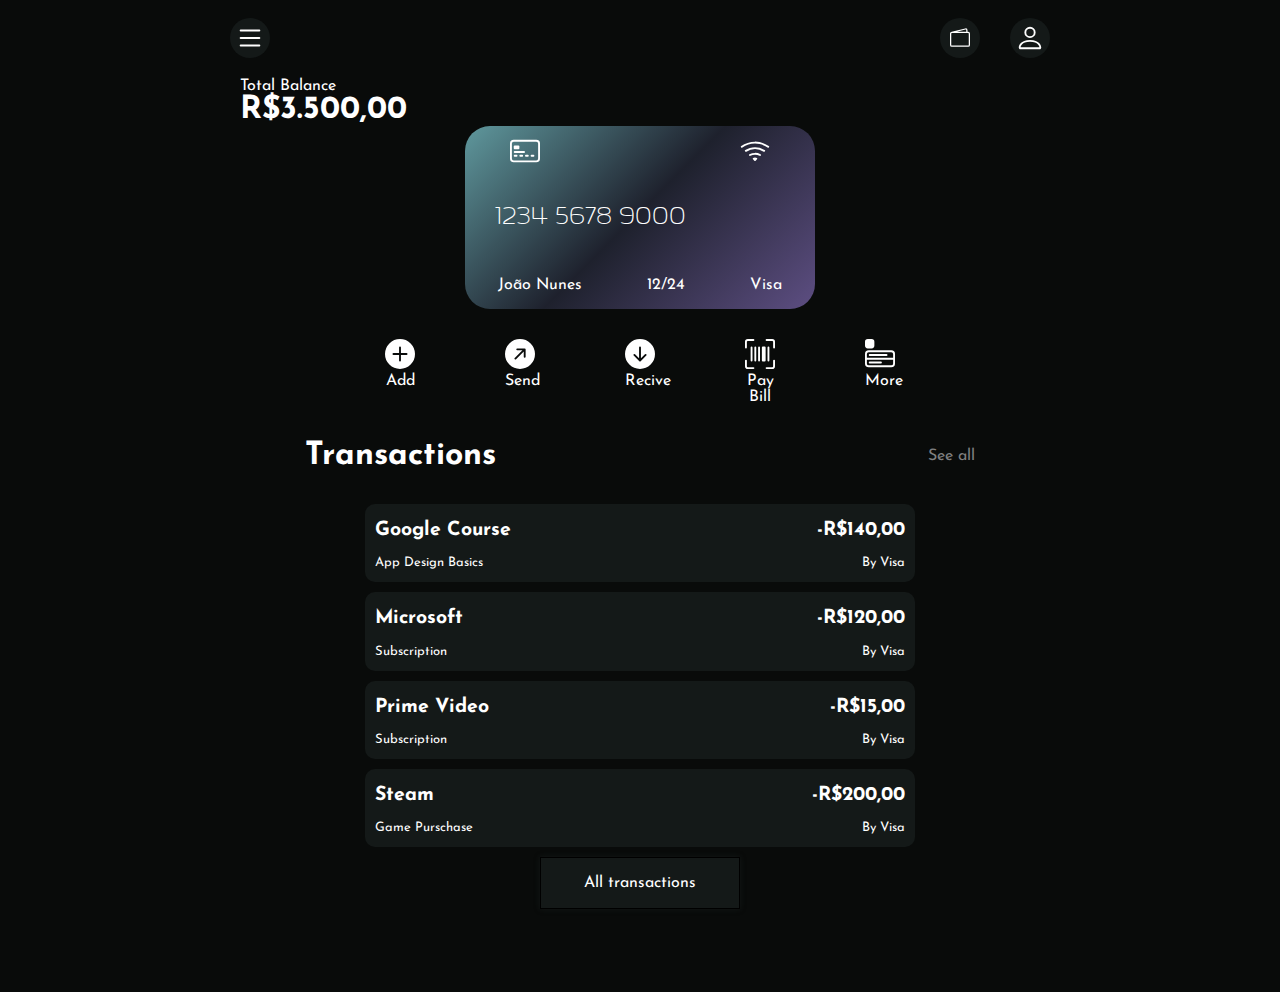
==== commit 193f4e28: "Update index.html" ====
--- a/index.html
+++ b/index.html
@@ -187,7 +187,7 @@
       <div class="transaction">
         <div class="tr-title">
           <div class="tr-options">
-            <h1>Transaction</h1>
+            <h1>Transactions</h1>
           </div>
           <div class="tr-options">
             <a href="transactions/" id="trSeeAll">See all</a>
@@ -240,7 +240,7 @@
       </div>
 
       <div class="tr-all">
-        <a href="/transactions/"><div class="tr-more"><p>All transactions</p></div></a>
+        <a href="transactions/"><div class="tr-more"><p>All transactions</p></div></a>
       </div>
 
       <div class="footer-options">
